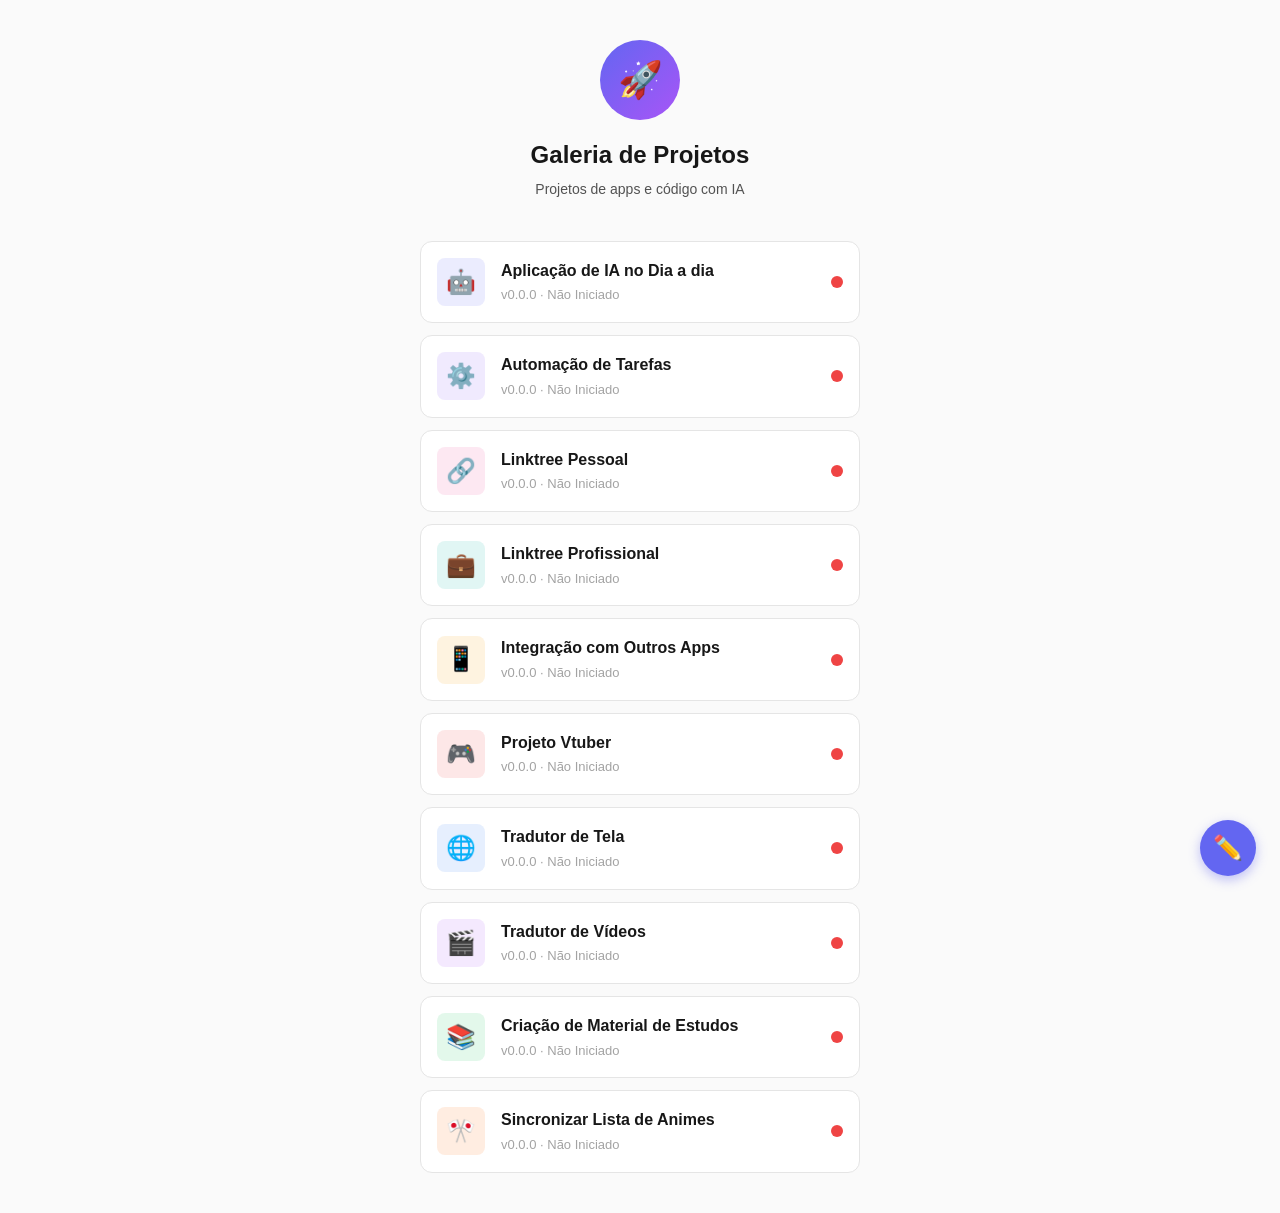
==== index.html @ 13bf857c "feat: initial commit - Galeria de Projetos" ====
<!DOCTYPE html>
<html lang="pt-BR">
<head>
  <meta charset="UTF-8">
  <meta name="viewport" content="width=device-width, initial-scale=1.0">
  <title>Galeria de Projetos</title>
  <meta name="description" content="Projetos de apps e código desenvolvidos com IA">
  <link rel="stylesheet" href="css/style.css">
  <style>
    @keyframes slideUp {
      from {
        opacity: 0;
        transform: translateX(-50%) translateY(20px);
      }
      to {
        opacity: 1;
        transform: translateX(-50%) translateY(0);
      }
    }
  </style>
</head>
<body>
  <div id="app">
    <!-- Conteúdo renderizado pelo JavaScript -->
  </div>

  <script src="js/app.js"></script>
  <script src="js/editor.js"></script>
</body>
</html>
---- css/style.css ----
/* ============================================
   GALERIA DE PROJETOS - Estilos
   ============================================ */

/* Reset e Variáveis */
:root {
  --bg-primary: #fafafa;
  --bg-card: #ffffff;
  --text-primary: #171717;
  --text-secondary: #525252;
  --text-muted: #a3a3a3;
  --border: #e5e5e5;
  --shadow: 0 1px 3px rgba(0, 0, 0, 0.08);
  --shadow-hover: 0 4px 12px rgba(0, 0, 0, 0.12);
  --radius: 12px;
  --radius-sm: 8px;
  --transition: 0.2s ease;

  --status-nao-iniciado: #ef4444;
  --status-em-andamento: #f59e0b;
  --status-funcionando: #22c55e;
}

* {
  margin: 0;
  padding: 0;
  box-sizing: border-box;
}

body {
  font-family: -apple-system, BlinkMacSystemFont, 'Segoe UI', Roboto, sans-serif;
  background: var(--bg-primary);
  color: var(--text-primary);
  line-height: 1.6;
  min-height: 100vh;
}

/* ============================================
   PÁGINA PRINCIPAL (HUB)
   ============================================ */

.hub {
  max-width: 480px;
  margin: 0 auto;
  padding: 40px 20px;
}

.hub-header {
  text-align: center;
  margin-bottom: 40px;
}

.hub-avatar {
  width: 80px;
  height: 80px;
  border-radius: 50%;
  background: linear-gradient(135deg, #6366f1, #a855f7);
  display: flex;
  align-items: center;
  justify-content: center;
  margin: 0 auto 16px;
  font-size: 36px;
  color: white;
}

.hub-title {
  font-size: 24px;
  font-weight: 700;
  margin-bottom: 4px;
}

.hub-subtitle {
  font-size: 14px;
  color: var(--text-secondary);
}

.hub-list {
  display: flex;
  flex-direction: column;
  gap: 12px;
}

/* ============================================
   CARDO DO PROJETO
   ============================================ */

.project-card {
  display: flex;
  align-items: center;
  gap: 16px;
  padding: 16px;
  background: var(--bg-card);
  border: 1px solid var(--border);
  border-radius: var(--radius);
  text-decoration: none;
  color: inherit;
  transition: all var(--transition);
  cursor: pointer;
}

.project-card:hover {
  box-shadow: var(--shadow-hover);
  transform: translateY(-1px);
}

.project-card:active {
  transform: translateY(0);
}

.project-icon {
  width: 48px;
  height: 48px;
  border-radius: var(--radius-sm);
  display: flex;
  align-items: center;
  justify-content: center;
  font-size: 24px;
  flex-shrink: 0;
}

.project-info {
  flex: 1;
  min-width: 0;
}

.project-title {
  font-size: 16px;
  font-weight: 600;
  margin-bottom: 2px;
  white-space: nowrap;
  overflow: hidden;
  text-overflow: ellipsis;
}

.project-meta {
  font-size: 13px;
  color: var(--text-muted);
}

.project-status {
  width: 12px;
  height: 12px;
  border-radius: 50%;
  flex-shrink: 0;
}

.project-status.nao-iniciado {
  background: var(--status-nao-iniciado);
}

.project-status.em-andamento {
  background: var(--status-em-andamento);
}

.project-status.funcionando {
  background: var(--status-funcionando);
}

/* ============================================
   PÁGINA DO PROJETO
   ============================================ */

.project-page {
  max-width: 600px;
  margin: 0 auto;
  padding: 40px 20px;
}

.project-back {
  display: inline-flex;
  align-items: center;
  gap: 8px;
  font-size: 14px;
  color: var(--text-secondary);
  text-decoration: none;
  margin-bottom: 32px;
  transition: color var(--transition);
}

.project-back:hover {
  color: var(--text-primary);
}

.project-header {
  margin-bottom: 32px;
}

.project-page-icon {
  width: 64px;
  height: 64px;
  border-radius: var(--radius);
  display: flex;
  align-items: center;
  justify-content: center;
  font-size: 32px;
  margin-bottom: 16px;
}

.project-page-title {
  font-size: 28px;
  font-weight: 700;
  margin-bottom: 8px;
}

.project-page-desc {
  font-size: 16px;
  color: var(--text-secondary);
}

/* Status Badge */
.status-badge {
  display: inline-flex;
  align-items: center;
  gap: 8px;
  padding: 8px 16px;
  border-radius: 20px;
  font-size: 14px;
  font-weight: 500;
  margin-bottom: 24px;
}

.status-badge.nao-iniciado {
  background: #fef2f2;
  color: #dc2626;
}

.status-badge.em-andamento {
  background: #fffbeb;
  color: #d97706;
}

.status-badge.funcionando {
  background: #f0fdf4;
  color: #16a34a;
}

.status-dot {
  width: 8px;
  height: 8px;
  border-radius: 50%;
}

.status-badge.nao-iniciado .status-dot {
  background: var(--status-nao-iniciado);
}

.status-badge.em-andamento .status-dot {
  background: var(--status-em-andamento);
}

.status-badge.funcionando .status-dot {
  background: var(--status-funcionando);
}

/* Info Cards */
.info-grid {
  display: grid;
  grid-template-columns: repeat(2, 1fr);
  gap: 12px;
  margin-bottom: 32px;
}

.info-card {
  padding: 16px;
  background: var(--bg-card);
  border: 1px solid var(--border);
  border-radius: var(--radius-sm);
}

.info-label {
  font-size: 12px;
  color: var(--text-muted);
  text-transform: uppercase;
  letter-spacing: 0.5px;
  margin-bottom: 4px;
}

.info-value {
  font-size: 18px;
  font-weight: 600;
}

/* Tech Tags */
.tech-tags {
  display: flex;
  flex-wrap: wrap;
  gap: 8px;
  margin-bottom: 32px;
}

.tech-tag {
  padding: 6px 12px;
  background: var(--bg-primary);
  border: 1px solid var(--border);
  border-radius: 20px;
  font-size: 13px;
  color: var(--text-secondary);
}

/* Description Section */
.section-title {
  font-size: 16px;
  font-weight: 600;
  margin-bottom: 12px;
}

.description-text {
  font-size: 15px;
  color: var(--text-secondary);
  line-height: 1.7;
}

/* ============================================
   EDITOR MODAL
   ============================================ */

.editor-overlay {
  position: fixed;
  inset: 0;
  background: rgba(0, 0, 0, 0.5);
  display: flex;
  align-items: flex-end;
  justify-content: center;
  z-index: 100;
  opacity: 0;
  visibility: hidden;
  transition: all var(--transition);
}

.editor-overlay.active {
  opacity: 1;
  visibility: visible;
}

.editor-panel {
  width: 100%;
  max-width: 480px;
  max-height: 85vh;
  background: var(--bg-card);
  border-radius: var(--radius) var(--radius) 0 0;
  padding: 24px;
  overflow-y: auto;
  transform: translateY(100%);
  transition: transform 0.3s ease;
}

.editor-overlay.active .editor-panel {
  transform: translateY(0);
}

.editor-header {
  display: flex;
  align-items: center;
  justify-content: space-between;
  margin-bottom: 24px;
}

.editor-title {
  font-size: 18px;
  font-weight: 600;
}

.editor-close {
  width: 32px;
  height: 32px;
  border: none;
  background: var(--bg-primary);
  border-radius: 50%;
  cursor: pointer;
  display: flex;
  align-items: center;
  justify-content: center;
  font-size: 18px;
  color: var(--text-secondary);
}

.editor-close:hover {
  background: var(--border);
}

/* Form Fields */
.form-group {
  margin-bottom: 20px;
}

.form-label {
  display: block;
  font-size: 14px;
  font-weight: 500;
  margin-bottom: 8px;
}

.form-input,
.form-select,
.form-textarea {
  width: 100%;
  padding: 12px;
  border: 1px solid var(--border);
  border-radius: var(--radius-sm);
  font-size: 15px;
  font-family: inherit;
  transition: border-color var(--transition);
}

.form-input:focus,
.form-select:focus,
.form-textarea:focus {
  outline: none;
  border-color: #6366f1;
}

.form-textarea {
  min-height: 100px;
  resize: vertical;
}

/* Status Selector */
.status-selector {
  display: flex;
  gap: 8px;
}

.status-option {
  flex: 1;
  padding: 12px;
  border: 2px solid var(--border);
  border-radius: var(--radius-sm);
  background: var(--bg-card);
  cursor: pointer;
  text-align: center;
  transition: all var(--transition);
}

.status-option:hover {
  border-color: var(--text-muted);
}

.status-option.selected {
  border-color: currentColor;
}

.status-option.nao-iniciado.selected {
  background: #fef2f2;
  color: #dc2626;
  border-color: #dc2626;
}

.status-option.em-andamento.selected {
  background: #fffbeb;
  color: #d97706;
  border-color: #d97706;
}

.status-option.funcionando.selected {
  background: #f0fdf4;
  color: #16a34a;
  border-color: #16a34a;
}

.status-option-dot {
  width: 12px;
  height: 12px;
  border-radius: 50%;
  margin: 0 auto 8px;
}

.status-option.nao-iniciado .status-option-dot {
  background: var(--status-nao-iniciado);
}

.status-option.em-andamento .status-option-dot {
  background: var(--status-em-andamento);
}

.status-option.funcionando .status-option-dot {
  background: var(--status-funcionando);
}

.status-option-label {
  font-size: 12px;
  font-weight: 500;
}

/* Buttons */
.btn {
  display: inline-flex;
  align-items: center;
  justify-content: center;
  gap: 8px;
  padding: 12px 24px;
  border: none;
  border-radius: var(--radius-sm);
  font-size: 15px;
  font-weight: 500;
  cursor: pointer;
  transition: all var(--transition);
}

.btn-primary {
  width: 100%;
  background: #6366f1;
  color: white;
}

.btn-primary:hover {
  background: #4f46e5;
}

.btn-secondary {
  background: var(--bg-primary);
  color: var(--text-primary);
  border: 1px solid var(--border);
}

.btn-secondary:hover {
  background: var(--border);
}

/* Edit Button */
.edit-btn {
  position: fixed;
  bottom: 24px;
  right: 24px;
  width: 56px;
  height: 56px;
  border-radius: 50%;
  background: #6366f1;
  color: white;
  border: none;
  cursor: pointer;
  display: flex;
  align-items: center;
  justify-content: center;
  font-size: 24px;
  box-shadow: 0 4px 12px rgba(99, 102, 241, 0.4);
  transition: all var(--transition);
  z-index: 50;
}

.edit-btn:hover {
  transform: scale(1.1);
  box-shadow: 0 6px 16px rgba(99, 102, 241, 0.5);
}

/* ============================================
   UTILITÁRIOS
   ============================================ */

.hidden {
  display: none !important;
}

/* ============================================
   RESPONSIVO
   ============================================ */

@media (max-width: 480px) {
  .hub {
    padding: 24px 16px;
  }

  .hub-title {
    font-size: 20px;
  }

  .project-card {
    padding: 14px;
  }

  .project-icon {
    width: 44px;
    height: 44px;
    font-size: 20px;
  }

  .project-page {
    padding: 24px 16px;
  }

  .info-grid {
    grid-template-columns: 1fr;
  }
}
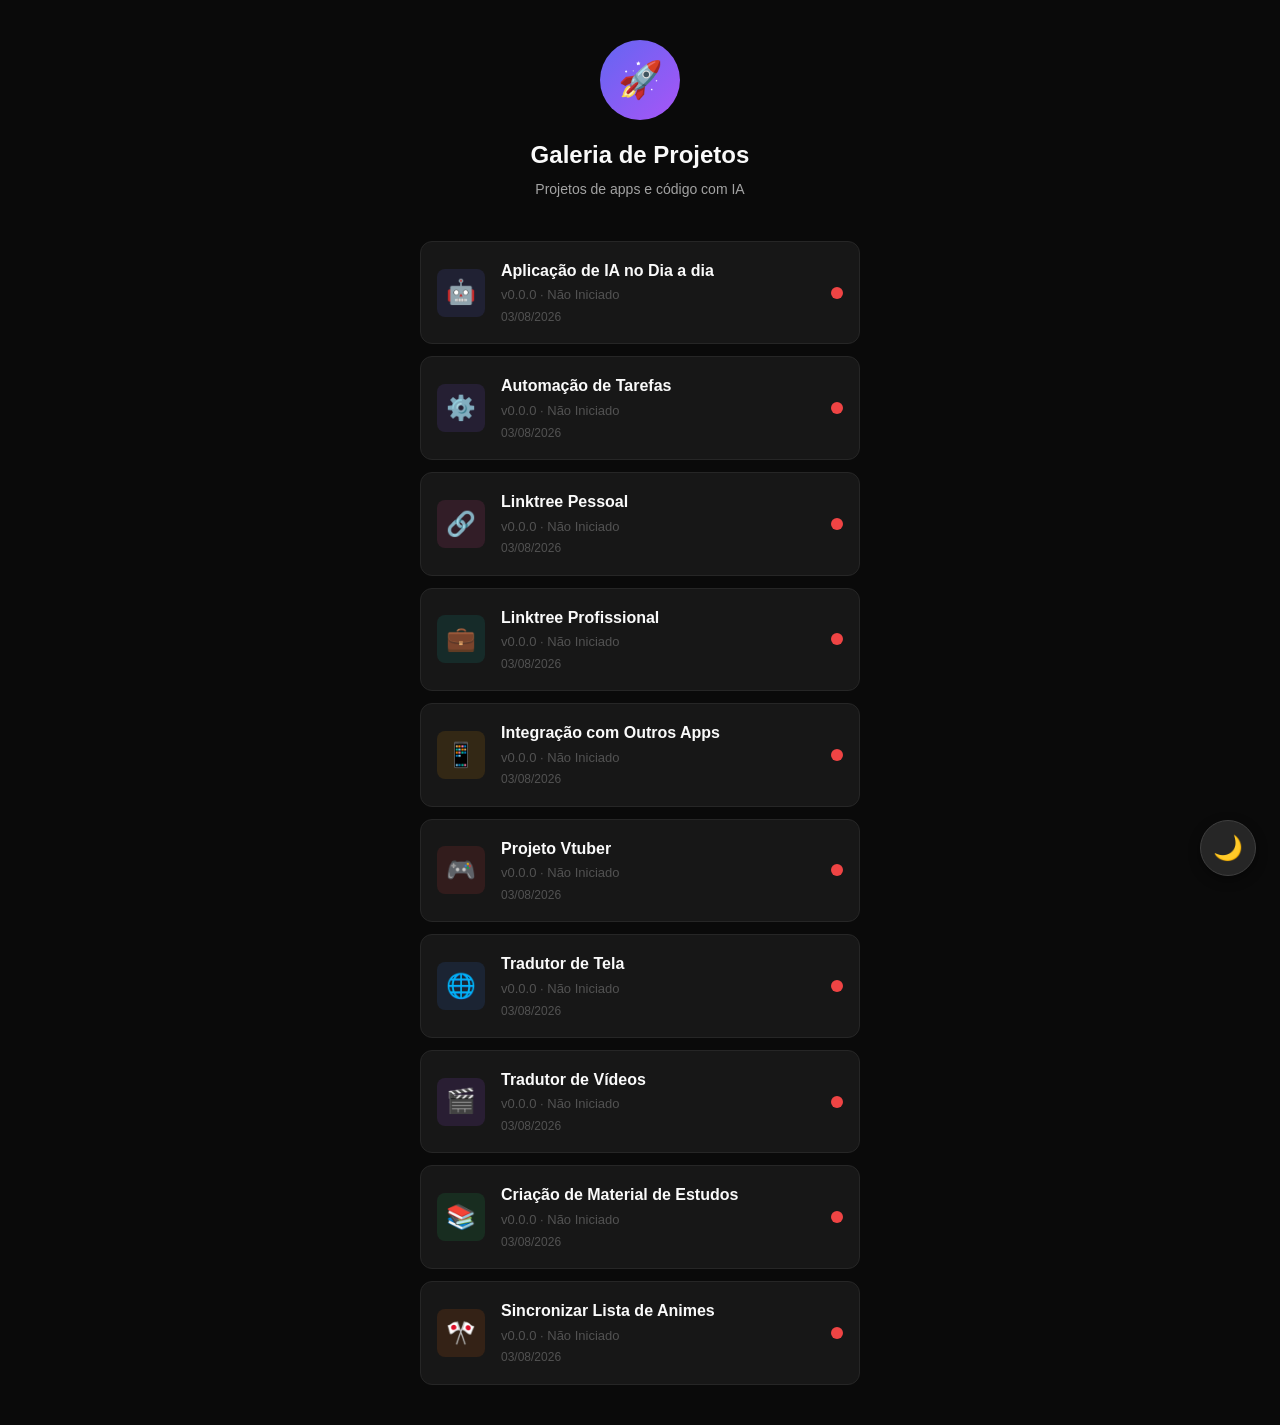
==== commit dd62832b: "Primeira edição" ====
--- a/index.html
+++ b/index.html
@@ -25,6 +25,5 @@
   </div>
 
   <script src="js/app.js"></script>
-  <script src="js/editor.js"></script>
 </body>
 </html>
--- a/css/style.css
+++ b/css/style.css
@@ -2,7 +2,7 @@
    GALERIA DE PROJETOS - Estilos
    ============================================ */
 
-/* Reset e Variáveis */
+/* Reset e Variáveis - Tema Claro (padrão) */
 :root {
   --bg-primary: #fafafa;
   --bg-card: #ffffff;
@@ -21,6 +21,22 @@
   --status-funcionando: #22c55e;
 }
 
+/* Tema Escuro */
+[data-theme="dark"] {
+  --bg-primary: #0a0a0a;
+  --bg-card: #171717;
+  --text-primary: #fafafa;
+  --text-secondary: #a3a3a3;
+  --text-muted: #525252;
+  --border: #262626;
+  --shadow: 0 1px 3px rgba(0, 0, 0, 0.3);
+  --shadow-hover: 0 4px 12px rgba(0, 0, 0, 0.5);
+}
+
+[data-theme="dark"] body {
+  color-scheme: dark;
+}
+
 * {
   margin: 0;
   padding: 0;
@@ -137,6 +153,12 @@
   color: var(--text-muted);
 }
 
+.project-date {
+  font-size: 12px;
+  color: var(--text-muted);
+  margin-top: 2px;
+}
+
 .project-status {
   width: 12px;
   height: 12px;
@@ -232,6 +254,21 @@
 .status-badge.funcionando {
   background: #f0fdf4;
   color: #16a34a;
+}
+
+[data-theme="dark"] .status-badge.nao-iniciado {
+  background: rgba(239, 68, 68, 0.15);
+  color: #f87171;
+}
+
+[data-theme="dark"] .status-badge.em-andamento {
+  background: rgba(245, 158, 11, 0.15);
+  color: #fbbf24;
+}
+
+[data-theme="dark"] .status-badge.funcionando {
+  background: rgba(34, 197, 94, 0.15);
+  color: #4ade80;
 }
 
 .status-dot {
@@ -311,235 +348,54 @@
 }
 
 /* ============================================
-   EDITOR MODAL
-   ============================================ */
-
-.editor-overlay {
-  position: fixed;
-  inset: 0;
-  background: rgba(0, 0, 0, 0.5);
-  display: flex;
-  align-items: flex-end;
-  justify-content: center;
-  z-index: 100;
-  opacity: 0;
-  visibility: hidden;
-  transition: all var(--transition);
-}
-
-.editor-overlay.active {
-  opacity: 1;
-  visibility: visible;
-}
-
-.editor-panel {
-  width: 100%;
-  max-width: 480px;
-  max-height: 85vh;
-  background: var(--bg-card);
-  border-radius: var(--radius) var(--radius) 0 0;
-  padding: 24px;
-  overflow-y: auto;
-  transform: translateY(100%);
-  transition: transform 0.3s ease;
-}
-
-.editor-overlay.active .editor-panel {
-  transform: translateY(0);
-}
-
-.editor-header {
-  display: flex;
-  align-items: center;
-  justify-content: space-between;
-  margin-bottom: 24px;
-}
-
-.editor-title {
-  font-size: 18px;
-  font-weight: 600;
-}
-
-.editor-close {
-  width: 32px;
-  height: 32px;
-  border: none;
-  background: var(--bg-primary);
-  border-radius: 50%;
-  cursor: pointer;
-  display: flex;
-  align-items: center;
-  justify-content: center;
-  font-size: 18px;
-  color: var(--text-secondary);
-}
-
-.editor-close:hover {
-  background: var(--border);
-}
-
-/* Form Fields */
-.form-group {
-  margin-bottom: 20px;
-}
-
-.form-label {
-  display: block;
-  font-size: 14px;
-  font-weight: 500;
-  margin-bottom: 8px;
-}
-
-.form-input,
-.form-select,
-.form-textarea {
-  width: 100%;
-  padding: 12px;
-  border: 1px solid var(--border);
-  border-radius: var(--radius-sm);
-  font-size: 15px;
-  font-family: inherit;
-  transition: border-color var(--transition);
-}
-
-.form-input:focus,
-.form-select:focus,
-.form-textarea:focus {
-  outline: none;
-  border-color: #6366f1;
-}
-
-.form-textarea {
-  min-height: 100px;
-  resize: vertical;
-}
-
-/* Status Selector */
-.status-selector {
-  display: flex;
-  gap: 8px;
-}
-
-.status-option {
-  flex: 1;
-  padding: 12px;
-  border: 2px solid var(--border);
-  border-radius: var(--radius-sm);
-  background: var(--bg-card);
-  cursor: pointer;
-  text-align: center;
-  transition: all var(--transition);
-}
-
-.status-option:hover {
-  border-color: var(--text-muted);
-}
-
-.status-option.selected {
-  border-color: currentColor;
-}
-
-.status-option.nao-iniciado.selected {
-  background: #fef2f2;
-  color: #dc2626;
-  border-color: #dc2626;
-}
-
-.status-option.em-andamento.selected {
-  background: #fffbeb;
-  color: #d97706;
-  border-color: #d97706;
-}
-
-.status-option.funcionando.selected {
-  background: #f0fdf4;
-  color: #16a34a;
-  border-color: #16a34a;
-}
-
-.status-option-dot {
-  width: 12px;
-  height: 12px;
-  border-radius: 50%;
-  margin: 0 auto 8px;
-}
-
-.status-option.nao-iniciado .status-option-dot {
-  background: var(--status-nao-iniciado);
-}
-
-.status-option.em-andamento .status-option-dot {
-  background: var(--status-em-andamento);
-}
-
-.status-option.funcionando .status-option-dot {
-  background: var(--status-funcionando);
-}
-
-.status-option-label {
-  font-size: 12px;
-  font-weight: 500;
-}
-
-/* Buttons */
-.btn {
-  display: inline-flex;
-  align-items: center;
-  justify-content: center;
-  gap: 8px;
-  padding: 12px 24px;
-  border: none;
-  border-radius: var(--radius-sm);
-  font-size: 15px;
-  font-weight: 500;
-  cursor: pointer;
-  transition: all var(--transition);
-}
-
-.btn-primary {
-  width: 100%;
-  background: #6366f1;
-  color: white;
-}
-
-.btn-primary:hover {
-  background: #4f46e5;
-}
-
-.btn-secondary {
-  background: var(--bg-primary);
-  color: var(--text-primary);
-  border: 1px solid var(--border);
-}
-
-.btn-secondary:hover {
-  background: var(--border);
-}
-
-/* Edit Button */
-.edit-btn {
+   THEME TOGGLE
+   ============================================ */
+
+.theme-toggle {
   position: fixed;
   bottom: 24px;
   right: 24px;
   width: 56px;
   height: 56px;
   border-radius: 50%;
-  background: #6366f1;
-  color: white;
-  border: none;
+  background: var(--bg-card);
+  color: var(--text-primary);
+  border: 1px solid var(--border);
   cursor: pointer;
   display: flex;
   align-items: center;
   justify-content: center;
   font-size: 24px;
-  box-shadow: 0 4px 12px rgba(99, 102, 241, 0.4);
+  box-shadow: var(--shadow-hover);
   transition: all var(--transition);
   z-index: 50;
 }
 
-.edit-btn:hover {
+.theme-toggle:hover {
   transform: scale(1.1);
-  box-shadow: 0 6px 16px rgba(99, 102, 241, 0.5);
+  box-shadow: 0 6px 16px rgba(0, 0, 0, 0.2);
+}
+
+[data-theme="dark"] .theme-toggle {
+  background: #262626;
+  border-color: #404040;
+  color: #fbbf24;
+  box-shadow: 0 4px 12px rgba(0, 0, 0, 0.4);
+}
+
+.theme-toggle-icon {
+  display: flex;
+  align-items: center;
+  justify-content: center;
+  line-height: 1;
+}
+
+.theme-toggle-icon::after {
+  content: '☀️';
+}
+
+[data-theme="dark"] .theme-toggle-icon::after {
+  content: '🌙';
 }
 
 /* ============================================
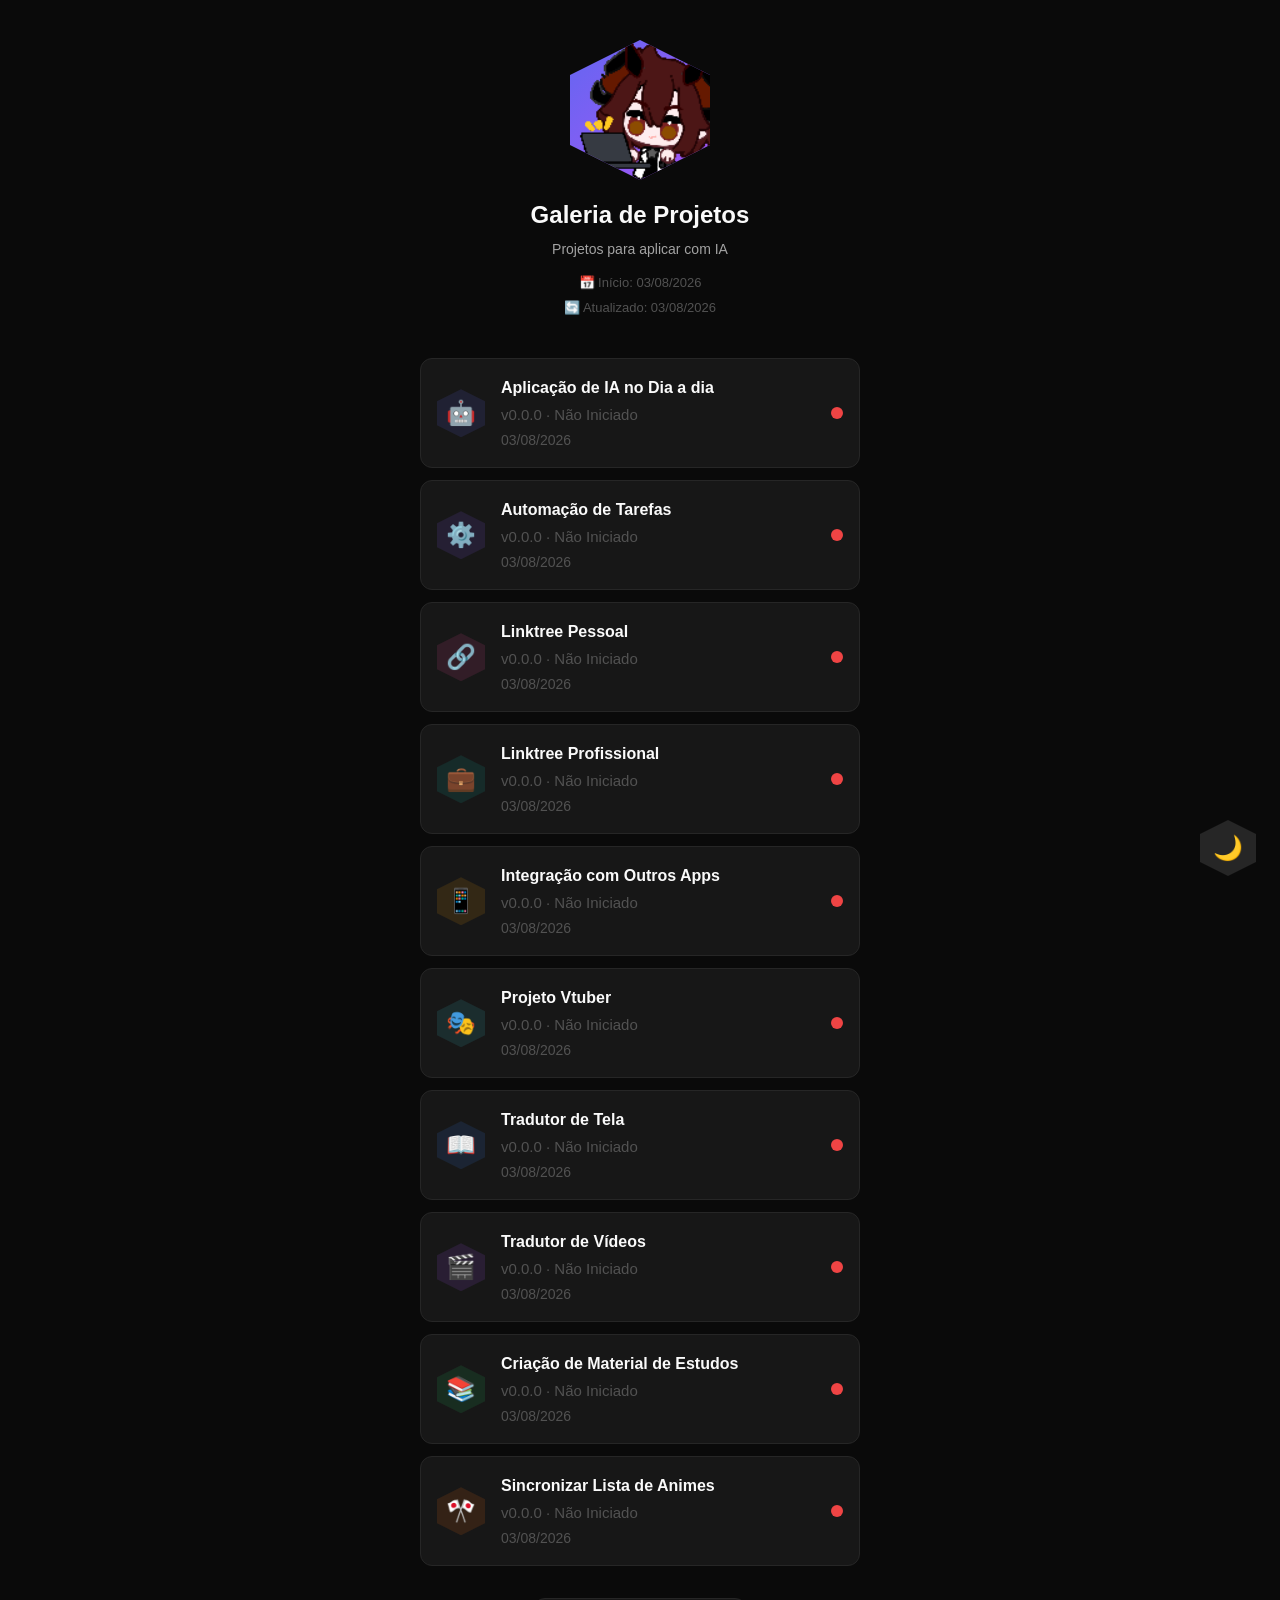
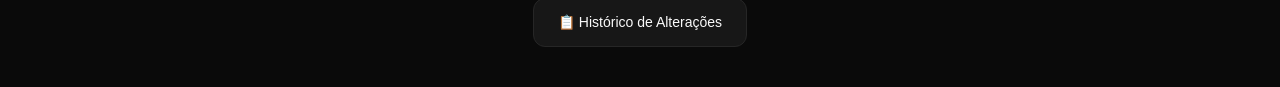
==== commit 35091b56: "feat: melhorias visuais e sistema de log - Alterar texto principal para 'Projetos para aplicar com I" ====
--- a/index.html
+++ b/index.html
@@ -4,7 +4,7 @@
   <meta charset="UTF-8">
   <meta name="viewport" content="width=device-width, initial-scale=1.0">
   <title>Galeria de Projetos</title>
-  <meta name="description" content="Projetos de apps e código desenvolvidos com IA">
+  <meta name="description" content="Projetos para aplicar com IA">
   <link rel="stylesheet" href="css/style.css">
   <style>
     @keyframes slideUp {
--- a/css/style.css
+++ b/css/style.css
@@ -67,9 +67,9 @@
 }
 
 .hub-avatar {
-  width: 80px;
-  height: 80px;
-  border-radius: 50%;
+  width: 140px;
+  height: 140px;
+  clip-path: polygon(50% 0%, 100% 25%, 100% 75%, 50% 100%, 0% 75%, 0% 25%);
   background: linear-gradient(135deg, #6366f1, #a855f7);
   display: flex;
   align-items: center;
@@ -77,6 +77,7 @@
   margin: 0 auto 16px;
   font-size: 36px;
   color: white;
+  object-fit: cover;
 }
 
 .hub-title {
@@ -88,6 +89,116 @@
 .hub-subtitle {
   font-size: 14px;
   color: var(--text-secondary);
+}
+
+.hub-dates {
+  display: flex;
+  flex-direction: column;
+  gap: 4px;
+  margin-top: 12px;
+  font-size: 13px;
+  color: var(--text-muted);
+}
+
+.hub-date-item {
+  display: flex;
+  align-items: center;
+  justify-content: center;
+  gap: 4px;
+}
+
+.hub-footer {
+  margin-top: 32px;
+  text-align: center;
+}
+
+.footer-btn {
+  display: inline-flex;
+  align-items: center;
+  gap: 8px;
+  padding: 12px 24px;
+  background: var(--bg-card);
+  border: 1px solid var(--border);
+  border-radius: var(--radius);
+  color: var(--text-primary);
+  text-decoration: none;
+  font-size: 14px;
+  font-weight: 500;
+  transition: all var(--transition);
+  cursor: pointer;
+}
+
+.footer-btn:hover {
+  box-shadow: var(--shadow-hover);
+  transform: translateY(-2px);
+  background: color-mix(in srgb, #6366f1 15%, var(--bg-card));
+  border-color: color-mix(in srgb, #6366f1 40%, transparent);
+}
+
+/* ============================================
+   PÁGINA DE LOG
+   ============================================ */
+
+.log-page {
+  max-width: 600px;
+  margin: 0 auto;
+  padding: 40px 20px;
+}
+
+.log-header {
+  text-align: center;
+  margin-bottom: 32px;
+}
+
+.log-title {
+  font-size: 24px;
+  font-weight: 700;
+  margin-bottom: 8px;
+}
+
+.log-subtitle {
+  font-size: 14px;
+  color: var(--text-secondary);
+  margin-bottom: 8px;
+}
+
+.log-update {
+  font-size: 13px;
+  color: var(--text-muted);
+}
+
+.log-list {
+  display: flex;
+  flex-direction: column;
+  gap: 12px;
+}
+
+.log-item {
+  padding: 16px;
+  background: var(--bg-card);
+  border: 1px solid var(--border);
+  border-radius: var(--radius);
+  transition: all var(--transition);
+}
+
+.log-item:hover {
+  box-shadow: var(--shadow-hover);
+  transform: translateY(-2px);
+  background: color-mix(in srgb, #6366f1 10%, var(--bg-card));
+  border-color: color-mix(in srgb, #6366f1 30%, transparent);
+}
+
+.log-date {
+  font-size: 13px;
+  color: var(--text-muted);
+  margin-bottom: 4px;
+  font-weight: 500;
+}
+
+.log-desc {
+  font-size: 15px;
+  color: var(--text-primary);
+  line-height: 1.5;
 }
 
 .hub-list {
@@ -116,7 +227,9 @@
 
 .project-card:hover {
   box-shadow: var(--shadow-hover);
-  transform: translateY(-1px);
+  transform: translateY(-2px);
+  background: color-mix(in srgb, var(--project-color) 15%, var(--bg-card));
+  border-color: color-mix(in srgb, var(--project-color) 40%, transparent);
 }
 
 .project-card:active {
@@ -126,7 +239,7 @@
 .project-icon {
   width: 48px;
   height: 48px;
-  border-radius: var(--radius-sm);
+  clip-path: polygon(50% 0%, 100% 25%, 100% 75%, 50% 100%, 0% 75%, 0% 25%);
   display: flex;
   align-items: center;
   justify-content: center;
@@ -149,12 +262,13 @@
 }
 
 .project-meta {
-  font-size: 13px;
+  font-size: 15px;
   color: var(--text-muted);
+  font-weight: 500;
 }
 
 .project-date {
-  font-size: 12px;
+  font-size: 14px;
   color: var(--text-muted);
   margin-top: 2px;
 }
@@ -191,16 +305,25 @@
 .project-back {
   display: inline-flex;
   align-items: center;
-  gap: 8px;
-  font-size: 14px;
-  color: var(--text-secondary);
+  gap: 10px;
+  font-size: 16px;
+  font-weight: 600;
+  color: var(--text-primary);
   text-decoration: none;
   margin-bottom: 32px;
-  transition: color var(--transition);
+  padding: 12px 20px;
+  background: var(--bg-card);
+  border: 1px solid var(--border);
+  border-radius: var(--radius);
+  box-shadow: var(--shadow);
+  transition: all var(--transition);
 }
 
 .project-back:hover {
-  color: var(--text-primary);
+  box-shadow: var(--shadow-hover);
+  transform: translateY(-2px);
+  background: color-mix(in srgb, var(--project-color, #6366f1) 10%, var(--bg-card));
+  border-color: color-mix(in srgb, var(--project-color, #6366f1) 30%, transparent);
 }
 
 .project-header {
@@ -210,7 +333,7 @@
 .project-page-icon {
   width: 64px;
   height: 64px;
-  border-radius: var(--radius);
+  clip-path: polygon(50% 0%, 100% 25%, 100% 75%, 50% 100%, 0% 75%, 0% 25%);
   display: flex;
   align-items: center;
   justify-content: center;
@@ -357,10 +480,10 @@
   right: 24px;
   width: 56px;
   height: 56px;
-  border-radius: 50%;
+  clip-path: polygon(50% 0%, 100% 25%, 100% 75%, 50% 100%, 0% 75%, 0% 25%);
   background: var(--bg-card);
   color: var(--text-primary);
-  border: 1px solid var(--border);
+  border: none;
   cursor: pointer;
   display: flex;
   align-items: center;
